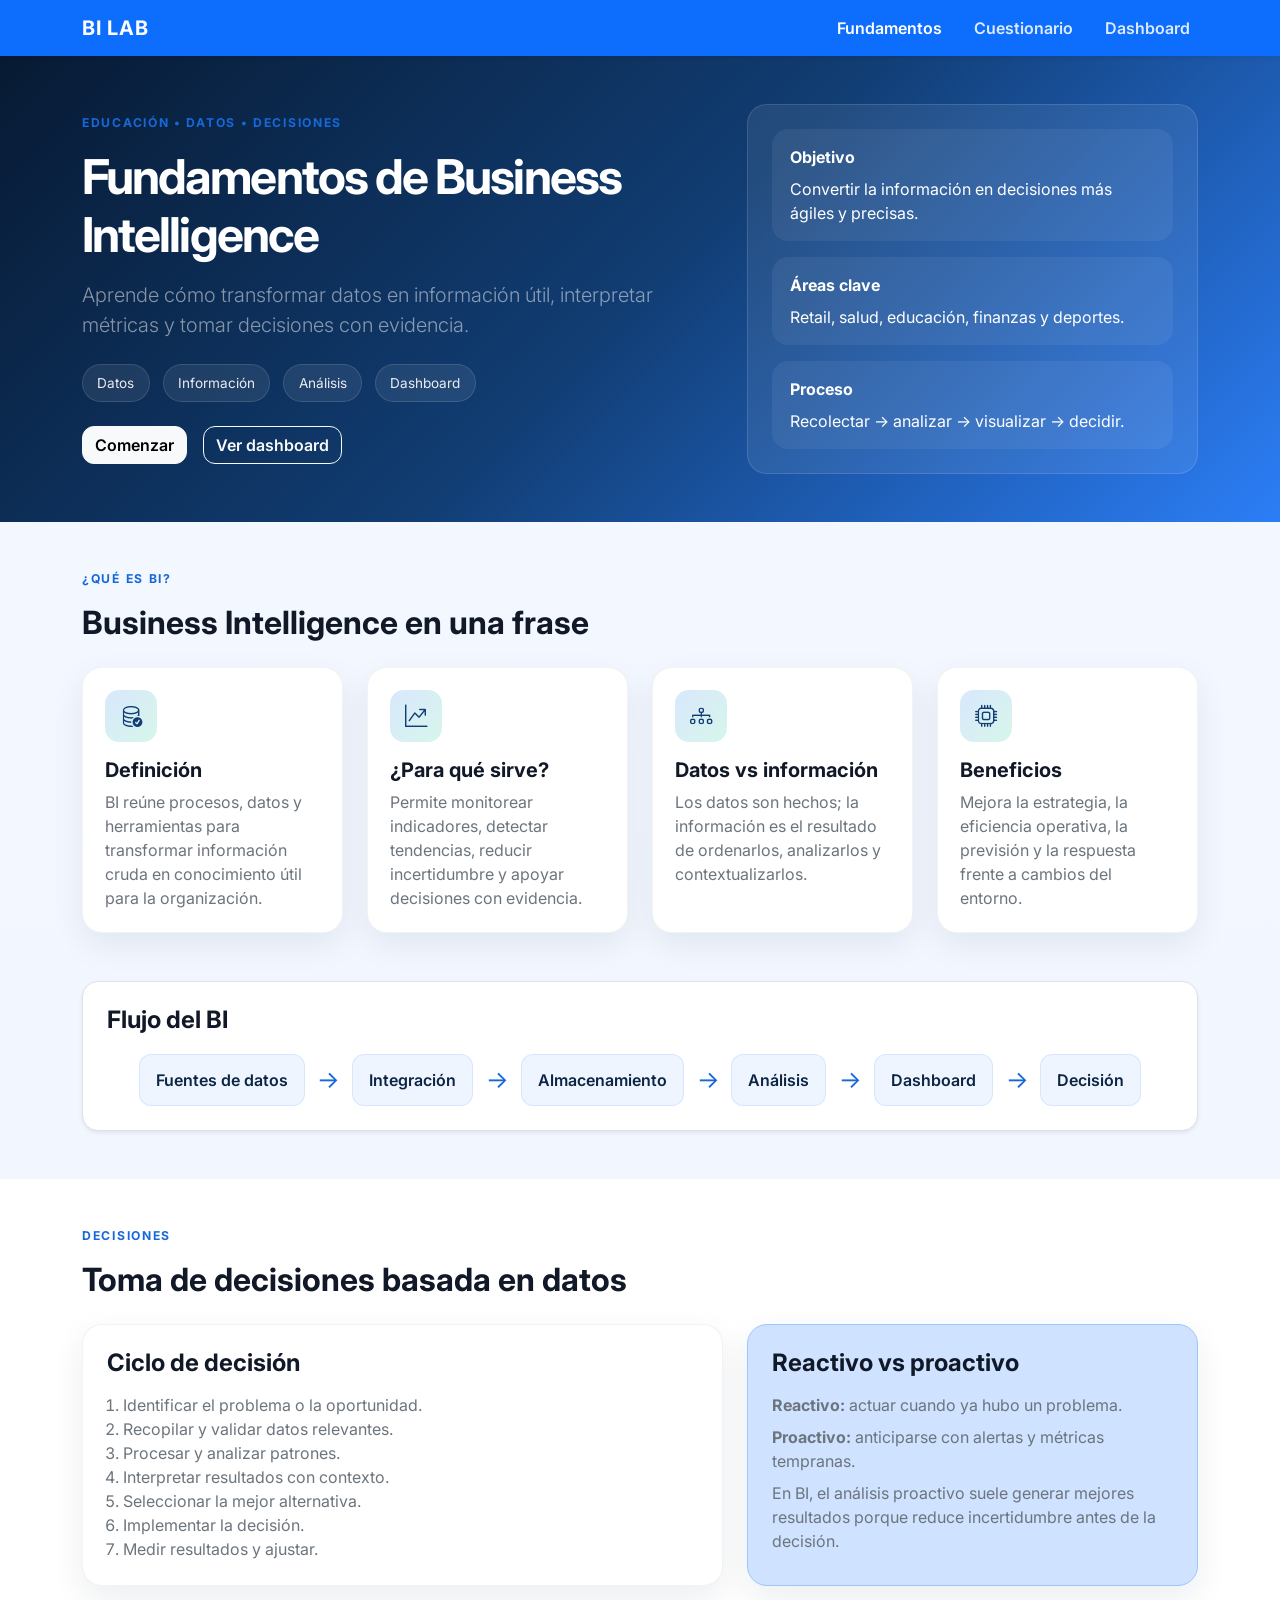
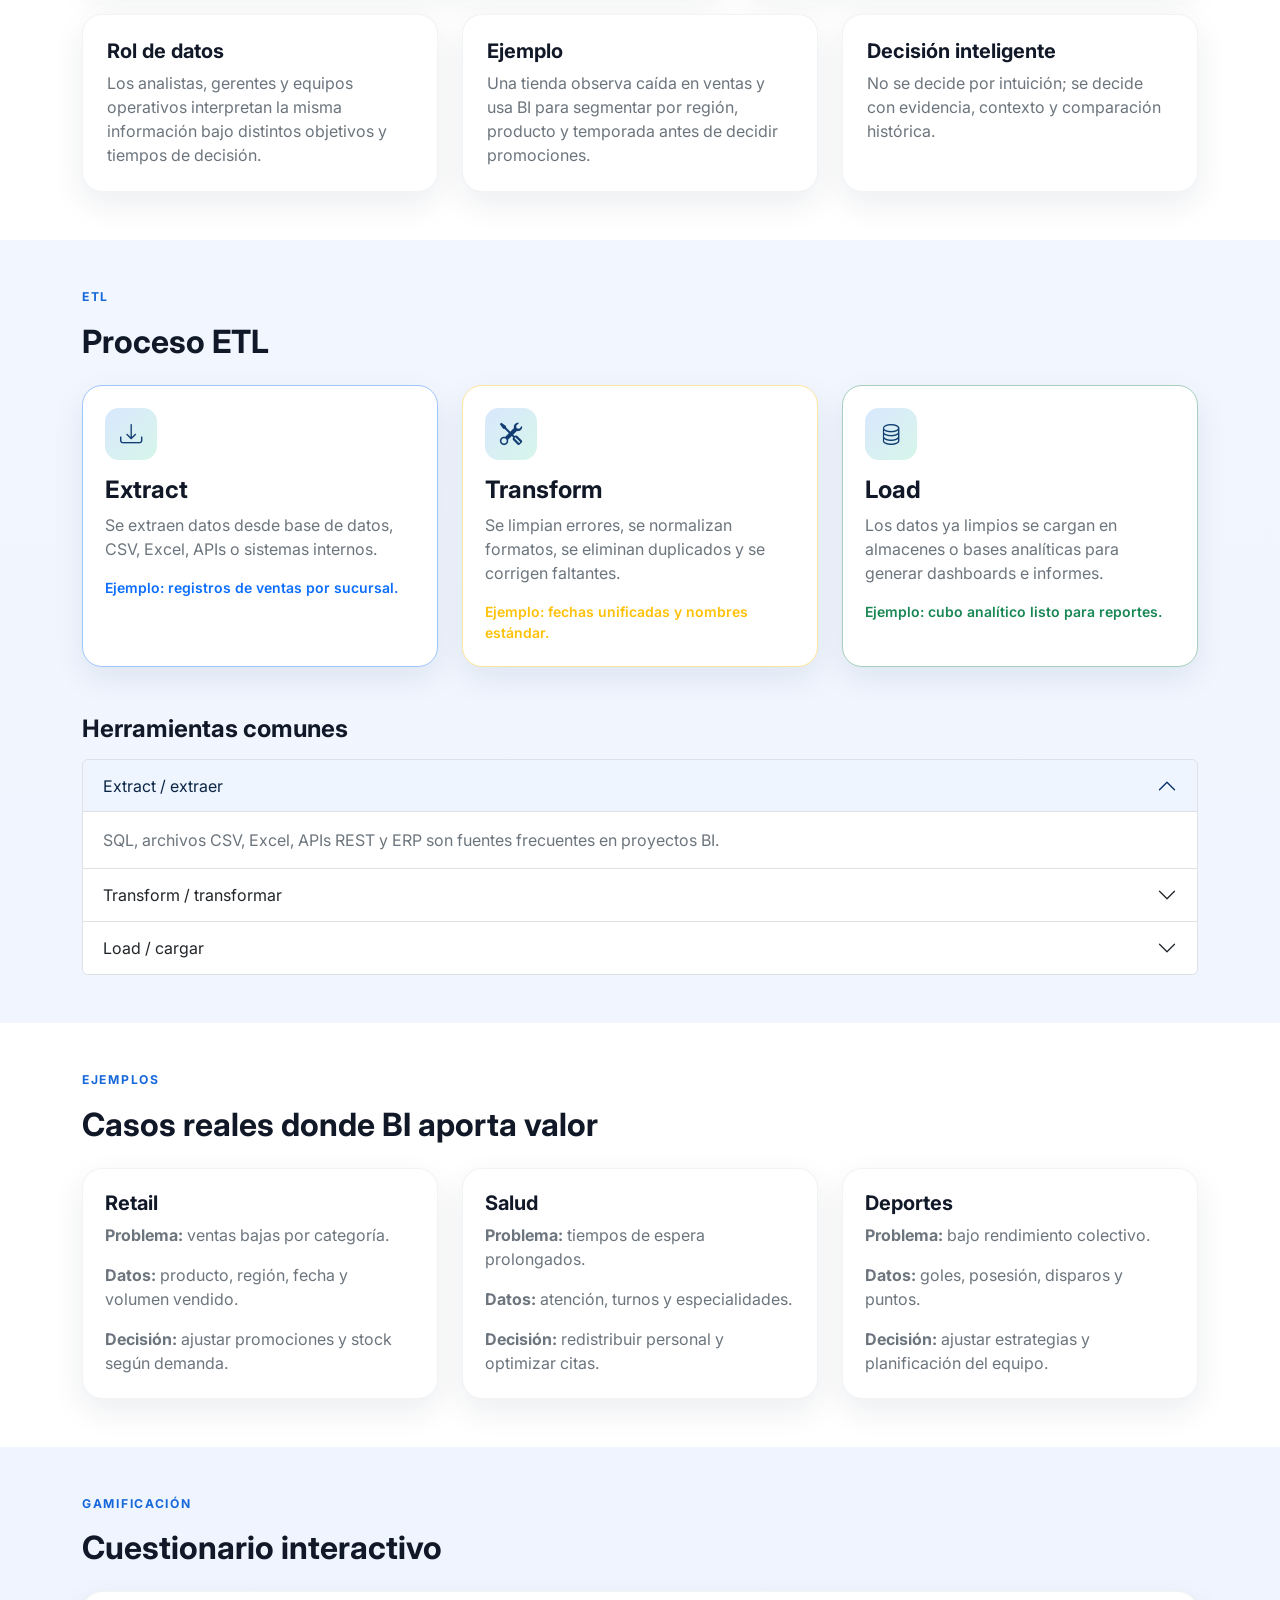
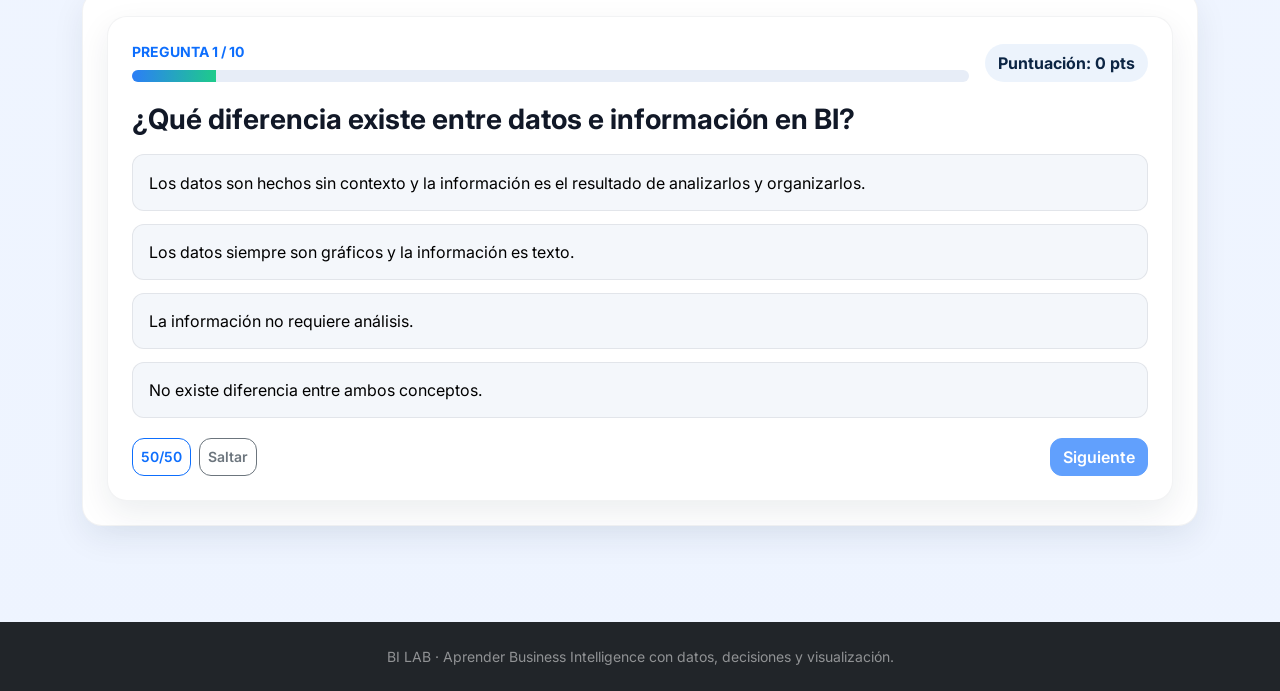
==== index.html @ 2759813f "vercion 1" ====
<!DOCTYPE html>
<html lang="es">
  <head>
    <meta charset="UTF-8" />
    <meta name="viewport" content="width=device-width, initial-scale=1.0" />
    <meta name="description" content="Material educativo sobre Business Intelligence, ETL, decisiones basadas en datos y dashboard deportivo." />
    <title>BI LAB | Fundamentos de Business Intelligence</title>
    <link rel="preconnect" href="https://fonts.googleapis.com" />
    <link rel="preconnect" href="https://fonts.gstatic.com" crossorigin />
    <link href="https://fonts.googleapis.com/css2?family=Inter:wght@400;500;600;700;800&display=swap" rel="stylesheet" />
    <link href="https://cdn.jsdelivr.net/npm/bootstrap@5.3.3/dist/css/bootstrap.min.css" rel="stylesheet" />
    <link href="https://cdn.jsdelivr.net/npm/bootstrap-icons@1.11.3/font/bootstrap-icons.min.css" rel="stylesheet" />
    <link rel="stylesheet" href="css/styles.css" />
    <link rel="stylesheet" href="css/index.css" />
  </head>
  <body>
    <nav class="navbar navbar-expand-lg navbar-dark bg-primary sticky-top shadow-sm">
      <div class="container">
        <a class="navbar-brand fw-bold" href="index.html">BI LAB</a>
        <button class="navbar-toggler" type="button" data-bs-toggle="collapse" data-bs-target="#mainNav" aria-controls="mainNav" aria-expanded="false" aria-label="Abrir menú">
          <span class="navbar-toggler-icon"></span>
        </button>
        <div class="collapse navbar-collapse" id="mainNav">
          <ul class="navbar-nav ms-auto align-items-lg-center gap-lg-3">
            <li class="nav-item"><a class="nav-link active" href="#bi-section">Fundamentos</a></li>
            <li class="nav-item"><a class="nav-link" href="#quiz-section">Cuestionario</a></li>
            <li class="nav-item"><a class="nav-link" href="dashboard.html">Dashboard</a></li>
          </ul>
        </div>
      </div>
    </nav>

    <header class="hero-section">
      <div class="container">
        <div class="row align-items-center g-4">
          <div class="col-lg-7 hero-content">
            <p class="section-label">Educación • Datos • Decisiones</p>
            <h1 class="display-5 fw-bold">Fundamentos de Business Intelligence</h1>
            <p class="lead mt-3 text-white-50">
              Aprende cómo transformar datos en información útil, interpretar métricas y tomar decisiones con evidencia.
            </p>
            <div class="hero-badges mt-4">
              <span>Datos</span>
              <span>Información</span>
              <span>Análisis</span>
              <span>Dashboard</span>
            </div>
            <div class="mt-4 d-flex flex-wrap gap-3">
              <a href="#bi-section" class="btn btn-light fw-semibold">Comenzar</a>
              <a href="dashboard.html" class="btn btn-outline-light fw-semibold">Ver dashboard</a>
            </div>
          </div>
          <div class="col-lg-5">
            <div class="hero-panel">
              <div class="info-box">
                <strong>Objetivo</strong>
                <p class="mb-0 mt-2">Convertir la información en decisiones más ágiles y precisas.</p>
              </div>
              <div class="info-box">
                <strong>Áreas clave</strong>
                <p class="mb-0 mt-2">Retail, salud, educación, finanzas y deportes.</p>
              </div>
              <div class="info-box">
                <strong>Proceso</strong>
                <p class="mb-0 mt-2">Recolectar → analizar → visualizar → decidir.</p>
              </div>
            </div>
          </div>
        </div>
      </div>
    </header>

    <main>
      <section id="bi-section" class="py-5">
        <div class="container">
          <div class="mb-4">
            <p class="section-label">¿Qué es BI?</p>
            <h2 class="fw-bold">Business Intelligence en una frase</h2>
          </div>

          <div class="row g-4">
            <div class="col-md-6 col-xl-3">
              <article class="feature-card h-100">
                <div class="icon-wrap"><i class="bi bi-database-check"></i></div>
                <h3 class="h5 fw-bold">Definición</h3>
                <p class="text-secondary mb-0">BI reúne procesos, datos y herramientas para transformar información cruda en conocimiento útil para la organización.</p>
              </article>
            </div>
            <div class="col-md-6 col-xl-3">
              <article class="feature-card h-100">
                <div class="icon-wrap"><i class="bi bi-graph-up-arrow"></i></div>
                <h3 class="h5 fw-bold">¿Para qué sirve?</h3>
                <p class="text-secondary mb-0">Permite monitorear indicadores, detectar tendencias, reducir incertidumbre y apoyar decisiones con evidencia.</p>
              </article>
            </div>
            <div class="col-md-6 col-xl-3">
              <article class="feature-card h-100">
                <div class="icon-wrap"><i class="bi bi-diagram-3"></i></div>
                <h3 class="h5 fw-bold">Datos vs información</h3>
                <p class="text-secondary mb-0">Los datos son hechos; la información es el resultado de ordenarlos, analizarlos y contextualizarlos.</p>
              </article>
            </div>
            <div class="col-md-6 col-xl-3">
              <article class="feature-card h-100">
                <div class="icon-wrap"><i class="bi bi-cpu"></i></div>
                <h3 class="h5 fw-bold">Beneficios</h3>
                <p class="text-secondary mb-0">Mejora la estrategia, la eficiencia operativa, la previsión y la respuesta frente a cambios del entorno.</p>
              </article>
            </div>
          </div>

          <div class="mt-5 p-4 bg-white rounded-4 shadow-sm border">
            <h3 class="h4 fw-bold mb-3">Flujo del BI</h3>
            <div class="step-flow" aria-label="Flujo de Business Intelligence">
              <span class="step">Fuentes de datos</span>
              <span class="arrow">→</span>
              <span class="step">Integración</span>
              <span class="arrow">→</span>
              <span class="step">Almacenamiento</span>
              <span class="arrow">→</span>
              <span class="step">Análisis</span>
              <span class="arrow">→</span>
              <span class="step">Dashboard</span>
              <span class="arrow">→</span>
              <span class="step">Decisión</span>
            </div>
          </div>
        </div>
      </section>

      <section class="py-5 bg-white">
        <div class="container">
          <div class="mb-4">
            <p class="section-label">Decisiones</p>
            <h2 class="fw-bold">Toma de decisiones basada en datos</h2>
          </div>

          <div class="row g-4 align-items-stretch">
            <div class="col-lg-7">
              <div class="feature-card p-4 h-100">
                <h3 class="h4 fw-bold mb-3">Ciclo de decisión</h3>
                <ol class="mb-0 ps-3 text-secondary">
                  <li>Identificar el problema o la oportunidad.</li>
                  <li>Recopilar y validar datos relevantes.</li>
                  <li>Procesar y analizar patrones.</li>
                  <li>Interpretar resultados con contexto.</li>
                  <li>Seleccionar la mejor alternativa.</li>
                  <li>Implementar la decisión.</li>
                  <li>Medir resultados y ajustar.</li>
                </ol>
              </div>
            </div>
            <div class="col-lg-5">
              <div class="feature-card p-4 h-100 bg-primary-subtle border-primary-subtle">
                <h3 class="h4 fw-bold mb-3">Reactivo vs proactivo</h3>
                <p class="text-secondary mb-2"><strong>Reactivo:</strong> actuar cuando ya hubo un problema.</p>
                <p class="text-secondary mb-2"><strong>Proactivo:</strong> anticiparse con alertas y métricas tempranas.</p>
                <p class="text-secondary mb-0">En BI, el análisis proactivo suele generar mejores resultados porque reduce incertidumbre antes de la decisión.</p>
              </div>
            </div>
          </div>

          <div class="row g-4 mt-1">
            <div class="col-md-4">
              <div class="feature-card h-100 p-4">
                <h3 class="h5 fw-bold">Rol de datos</h3>
                <p class="text-secondary mb-0">Los analistas, gerentes y equipos operativos interpretan la misma información bajo distintos objetivos y tiempos de decisión.</p>
              </div>
            </div>
            <div class="col-md-4">
              <div class="feature-card h-100 p-4">
                <h3 class="h5 fw-bold">Ejemplo</h3>
                <p class="text-secondary mb-0">Una tienda observa caída en ventas y usa BI para segmentar por región, producto y temporada antes de decidir promociones.</p>
              </div>
            </div>
            <div class="col-md-4">
              <div class="feature-card h-100 p-4">
                <h3 class="h5 fw-bold">Decisión inteligente</h3>
                <p class="text-secondary mb-0">No se decide por intuición; se decide con evidencia, contexto y comparación histórica.</p>
              </div>
            </div>
          </div>
        </div>
      </section>

      <section class="py-5">
        <div class="container">
          <div class="mb-4">
            <p class="section-label">ETL</p>
            <h2 class="fw-bold">Proceso ETL</h2>
          </div>

          <div class="row g-4">
            <div class="col-md-4">
              <article class="etl-card border-primary-subtle">
                <div class="icon-wrap"><i class="bi bi-download"></i></div>
                <h3 class="h4 fw-bold">Extract</h3>
                <p class="text-secondary">Se extraen datos desde base de datos, CSV, Excel, APIs o sistemas internos.</p>
                <div class="small text-primary fw-semibold">Ejemplo: registros de ventas por sucursal.</div>
              </article>
            </div>
            <div class="col-md-4">
              <article class="etl-card border-warning-subtle">
                <div class="icon-wrap"><i class="bi bi-tools"></i></div>
                <h3 class="h4 fw-bold">Transform</h3>
                <p class="text-secondary">Se limpian errores, se normalizan formatos, se eliminan duplicados y se corrigen faltantes.</p>
                <div class="small text-warning fw-semibold">Ejemplo: fechas unificadas y nombres estándar.</div>
              </article>
            </div>
            <div class="col-md-4">
              <article class="etl-card border-success-subtle">
                <div class="icon-wrap"><i class="bi bi-database"></i></div>
                <h3 class="h4 fw-bold">Load</h3>
                <p class="text-secondary">Los datos ya limpios se cargan en almacenes o bases analíticas para generar dashboards e informes.</p>
                <div class="small text-success fw-semibold">Ejemplo: cubo analítico listo para reportes.</div>
              </article>
            </div>
          </div>

          <div class="mt-5">
            <h3 class="h4 fw-bold mb-3">Herramientas comunes</h3>
            <div class="accordion" id="etlAccordion">
              <div class="accordion-item">
                <h2 class="accordion-header" id="headingOne">
                  <button class="accordion-button" type="button" data-bs-toggle="collapse" data-bs-target="#collapseOne" aria-expanded="true" aria-controls="collapseOne">
                    Extract / extraer
                  </button>
                </h2>
                <div id="collapseOne" class="accordion-collapse collapse show" aria-labelledby="headingOne" data-bs-parent="#etlAccordion">
                  <div class="accordion-body text-secondary">
                    SQL, archivos CSV, Excel, APIs REST y ERP son fuentes frecuentes en proyectos BI.
                  </div>
                </div>
              </div>
              <div class="accordion-item">
                <h2 class="accordion-header" id="headingTwo">
                  <button class="accordion-button collapsed" type="button" data-bs-toggle="collapse" data-bs-target="#collapseTwo" aria-expanded="false" aria-controls="collapseTwo">
                    Transform / transformar
                  </button>
                </h2>
                <div id="collapseTwo" class="accordion-collapse collapse" aria-labelledby="headingTwo" data-bs-parent="#etlAccordion">
                  <div class="accordion-body text-secondary">
                    El objetivo es garantizar calidad de datos: eliminar duplicados, corregir valores nulos y normalizar categorías.
                  </div>
                </div>
              </div>
              <div class="accordion-item">
                <h2 class="accordion-header" id="headingThree">
                  <button class="accordion-button collapsed" type="button" data-bs-toggle="collapse" data-bs-target="#collapseThree" aria-expanded="false" aria-controls="collapseThree">
                    Load / cargar
                  </button>
                </h2>
                <div id="collapseThree" class="accordion-collapse collapse" aria-labelledby="headingThree" data-bs-parent="#etlAccordion">
                  <div class="accordion-body text-secondary">
                    Una vez limpios, los datos pasan a un data warehouse o modelo analítico listo para reportes y dashboards.
                  </div>
                </div>
              </div>
            </div>
          </div>
        </div>
      </section>

      <section class="py-5 bg-white">
        <div class="container">
          <div class="mb-4">
            <p class="section-label">Ejemplos</p>
            <h2 class="fw-bold">Casos reales donde BI aporta valor</h2>
          </div>

          <div class="row g-4">
            <div class="col-md-6 col-xl-4">
              <article class="case-card h-100">
                <h3 class="h5 fw-bold">Retail</h3>
                <p class="text-secondary"><strong>Problema:</strong> ventas bajas por categoría.</p>
                <p class="text-secondary"><strong>Datos:</strong> producto, región, fecha y volumen vendido.</p>
                <p class="text-secondary mb-0"><strong>Decisión:</strong> ajustar promociones y stock según demanda.</p>
              </article>
            </div>
            <div class="col-md-6 col-xl-4">
              <article class="case-card h-100">
                <h3 class="h5 fw-bold">Salud</h3>
                <p class="text-secondary"><strong>Problema:</strong> tiempos de espera prolongados.</p>
                <p class="text-secondary"><strong>Datos:</strong> atención, turnos y especialidades.</p>
                <p class="text-secondary mb-0"><strong>Decisión:</strong> redistribuir personal y optimizar citas.</p>
              </article>
            </div>
            <div class="col-md-6 col-xl-4">
              <article class="case-card h-100">
                <h3 class="h5 fw-bold">Deportes</h3>
                <p class="text-secondary"><strong>Problema:</strong> bajo rendimiento colectivo.</p>
                <p class="text-secondary"><strong>Datos:</strong> goles, posesión, disparos y puntos.</p>
                <p class="text-secondary mb-0"><strong>Decisión:</strong> ajustar estrategias y planificación del equipo.</p>
              </article>
            </div>
          </div>
        </div>
      </section>

      <section id="quiz-section" class="py-5">
        <div class="container">
          <div class="mb-4">
            <p class="section-label">Gamificación</p>
            <h2 class="fw-bold">Cuestionario interactivo</h2>
          </div>
          <div id="quizContainer" class="quiz-shell"></div>
        </div>
      </section>
    </main>

    <footer class="bg-dark text-white py-4 mt-5">
      <div class="container text-center small text-white-50">
        BI LAB · Aprender Business Intelligence con datos, decisiones y visualización.
      </div>
    </footer>

    <script src="https://cdn.jsdelivr.net/npm/bootstrap@5.3.3/dist/js/bootstrap.bundle.min.js"></script>
    <script src="js/quiz.js"></script>
    <script src="js/main.js"></script>
  </body>
</html>
---- css/styles.css ----
:root {
  --primary-900: #071a33;
  --primary-800: #0c2544;
  --primary-700: #113d73;
  --primary-600: #1768d9;
  --primary-500: #2c7ef7;
  --accent: #1ecb8a;
  --warning: #f5b700;
  --danger: #ef476f;
  --neutral-100: #f4f7fb;
  --neutral-200: #e7edf7;
  --neutral-300: #d9e3f0;
  --neutral-600: #5b6d89;
  --neutral-900: #111827;
  --white: #ffffff;
  --shadow-soft: 0 12px 32px rgba(19, 35, 63, 0.08);
  --radius: 18px;
}

html {
  scroll-behavior: smooth;
}

body {
  margin: 0;
  font-family: "Inter", sans-serif;
  background: linear-gradient(180deg, #f4f8ff 0%, #eef4ff 100%);
  color: var(--neutral-900);
}

img {
  max-width: 100%;
  display: block;
}

a {
  text-decoration: none;
}

.btn {
  border-radius: 12px;
  font-weight: 600;
}

.navbar-brand {
  letter-spacing: 0.04em;
}

.navbar-nav .nav-link {
  color: rgba(255, 255, 255, 0.86);
  font-weight: 600;
}

.navbar-nav .nav-link.active,
.navbar-nav .nav-link:hover {
  color: #fff;
}

.card,
.panel-card,
.stat-card,
.quiz-shell,
.feature-card,
.etl-card,
.case-card {
  border: 1px solid rgba(17, 24, 39, 0.05);
  border-radius: 20px;
  background: var(--white);
  box-shadow: var(--shadow-soft);
}

@media (max-width: 576px) {
  .display-5 {
    font-size: 2.2rem;
  }
}
---- css/index.css ----
.hero-section {
  background: linear-gradient(135deg, var(--primary-900) 0%, var(--primary-700) 50%, var(--primary-500) 100%);
  color: var(--white);
  padding-top: 3rem;
  padding-bottom: 3rem;
}

.hero-content h1 {
  font-weight: 800;
  letter-spacing: -0.04em;
}

.hero-badges {
  display: flex;
  flex-wrap: wrap;
  gap: 0.8rem;
}

.hero-badges span {
  background: rgba(255, 255, 255, 0.08);
  border: 1px solid rgba(255, 255, 255, 0.12);
  border-radius: 999px;
  padding: 0.5rem 0.9rem;
  font-size: 0.85rem;
  color: rgba(255, 255, 255, 0.9);
}

.hero-panel {
  background: rgba(255, 255, 255, 0.08);
  border: 1px solid rgba(255, 255, 255, 0.12);
  border-radius: 20px;
  padding: 1.5rem;
}

.hero-panel .info-box {
  background: rgba(255, 255, 255, 0.06);
  border-radius: 16px;
  padding: 1rem 1.1rem;
  margin-bottom: 1rem;
}

.hero-panel .info-box:last-child {
  margin-bottom: 0;
}

.section-label {
  color: var(--primary-600);
  font-size: 0.76rem;
  letter-spacing: 0.14em;
  text-transform: uppercase;
  font-weight: 700;
}

.feature-card, .case-card, .etl-card {
  padding: 1.4rem;
  height: 100%;
}

.icon-wrap {
  width: 52px;
  height: 52px;
  border-radius: 14px;
  background: linear-gradient(135deg, rgba(44, 126, 247, 0.18), rgba(30, 203, 138, 0.18));
  display: grid;
  place-items: center;
  color: var(--primary-700);
  font-size: 1.4rem;
  margin-bottom: 1rem;
}

.step-flow {
  display: flex;
  flex-wrap: wrap;
  gap: 0.8rem;
  align-items: center;
  justify-content: center;
  margin-top: 1.2rem;
}

.step {
  background: rgba(44, 126, 247, 0.08);
  border: 1px solid rgba(44, 126, 247, 0.12);
  border-radius: 12px;
  padding: 0.8rem 1rem;
  font-weight: 600;
  color: var(--primary-800);
}

.arrow {
  font-size: 1.5rem;
  color: var(--primary-600);
}

.accordion-button:not(.collapsed) {
  background: rgba(44, 126, 247, 0.08);
  color: var(--primary-800);
}

.quiz-shell {
  padding: 1.5rem;
}

.quiz-header {
  display: flex;
  justify-content: space-between;
  gap: 1rem;
  align-items: end;
  margin-bottom: 1.3rem;
}

.progress {
  height: 12px;
  background: var(--neutral-200);
}

.progress-bar {
  background: linear-gradient(90deg, var(--primary-500), var(--accent));
}

.answer-list {
  display: grid;
  gap: 0.8rem;
  list-style: none;
  padding-left: 0;
  margin: 1.1rem 0 0;
}

.answer-option {
  width: 100%;
  border: 1px solid rgba(17, 24, 39, 0.08);
  background: var(--neutral-100);
  border-radius: 12px;
  padding: 0.95rem 1rem;
  text-align: left;
  transition: all 0.2s ease;
}

.answer-option:hover,
.answer-option:focus-visible {
  border-color: rgba(44, 126, 247, 0.6);
  background: rgba(44, 126, 247, 0.04);
  outline: none;
}

.answer-option.selected {
  border-color: var(--primary-600);
  background: rgba(44, 126, 247, 0.08);
}

.answer-option.correct {
  border-color: rgba(30, 203, 138, 0.8);
  background: rgba(30, 203, 138, 0.08);
}

.answer-option.incorrect {
  border-color: rgba(239, 71, 111, 0.8);
  background: rgba(239, 71, 111, 0.08);
}

.quiz-feedback {
  padding: 0.9rem 1rem;
  border-radius: 12px;
  margin-top: 1rem;
  background: rgba(44, 126, 247, 0.06);
  border: 1px solid rgba(44, 126, 247, 0.12);
}

.quiz-feedback.success {
  background: rgba(30, 203, 138, 0.08);
  border-color: rgba(30, 203, 138, 0.22);
}

.quiz-feedback.error {
  background: rgba(239, 71, 111, 0.06);
  border-color: rgba(239, 71, 111, 0.22);
}

.quiz-score {
  display: inline-flex;
  align-items: center;
  border-radius: 999px;
  background: rgba(23, 104, 217, 0.08);
  color: var(--primary-800);
  padding: 0.45rem 0.8rem;
  font-weight: 700;
}

.quiz-actions {
  display: flex;
  justify-content: space-between;
  gap: 1rem;
  margin-top: 1.2rem;
}

.quiz-result {
  margin-top: 1.25rem;
  background: linear-gradient(135deg, var(--primary-900), var(--primary-700));
  color: white;
  border-radius: 18px;
  padding: 1.4rem;
}

.badge-row {
  display: flex;
  flex-wrap: wrap;
  gap: 0.5rem;
}

.medal {
  display: inline-block;
  background: rgba(255, 255, 255, 0.1);
  border: 1px solid rgba(255, 255, 255, 0.12);
  padding: 0.4rem 0.9rem;
  border-radius: 999px;
  font-size: 0.8rem;
}

@media (max-width: 768px) {
  .quiz-header,
  .quiz-actions {
    flex-direction: column;
    align-items: stretch;
  }
}
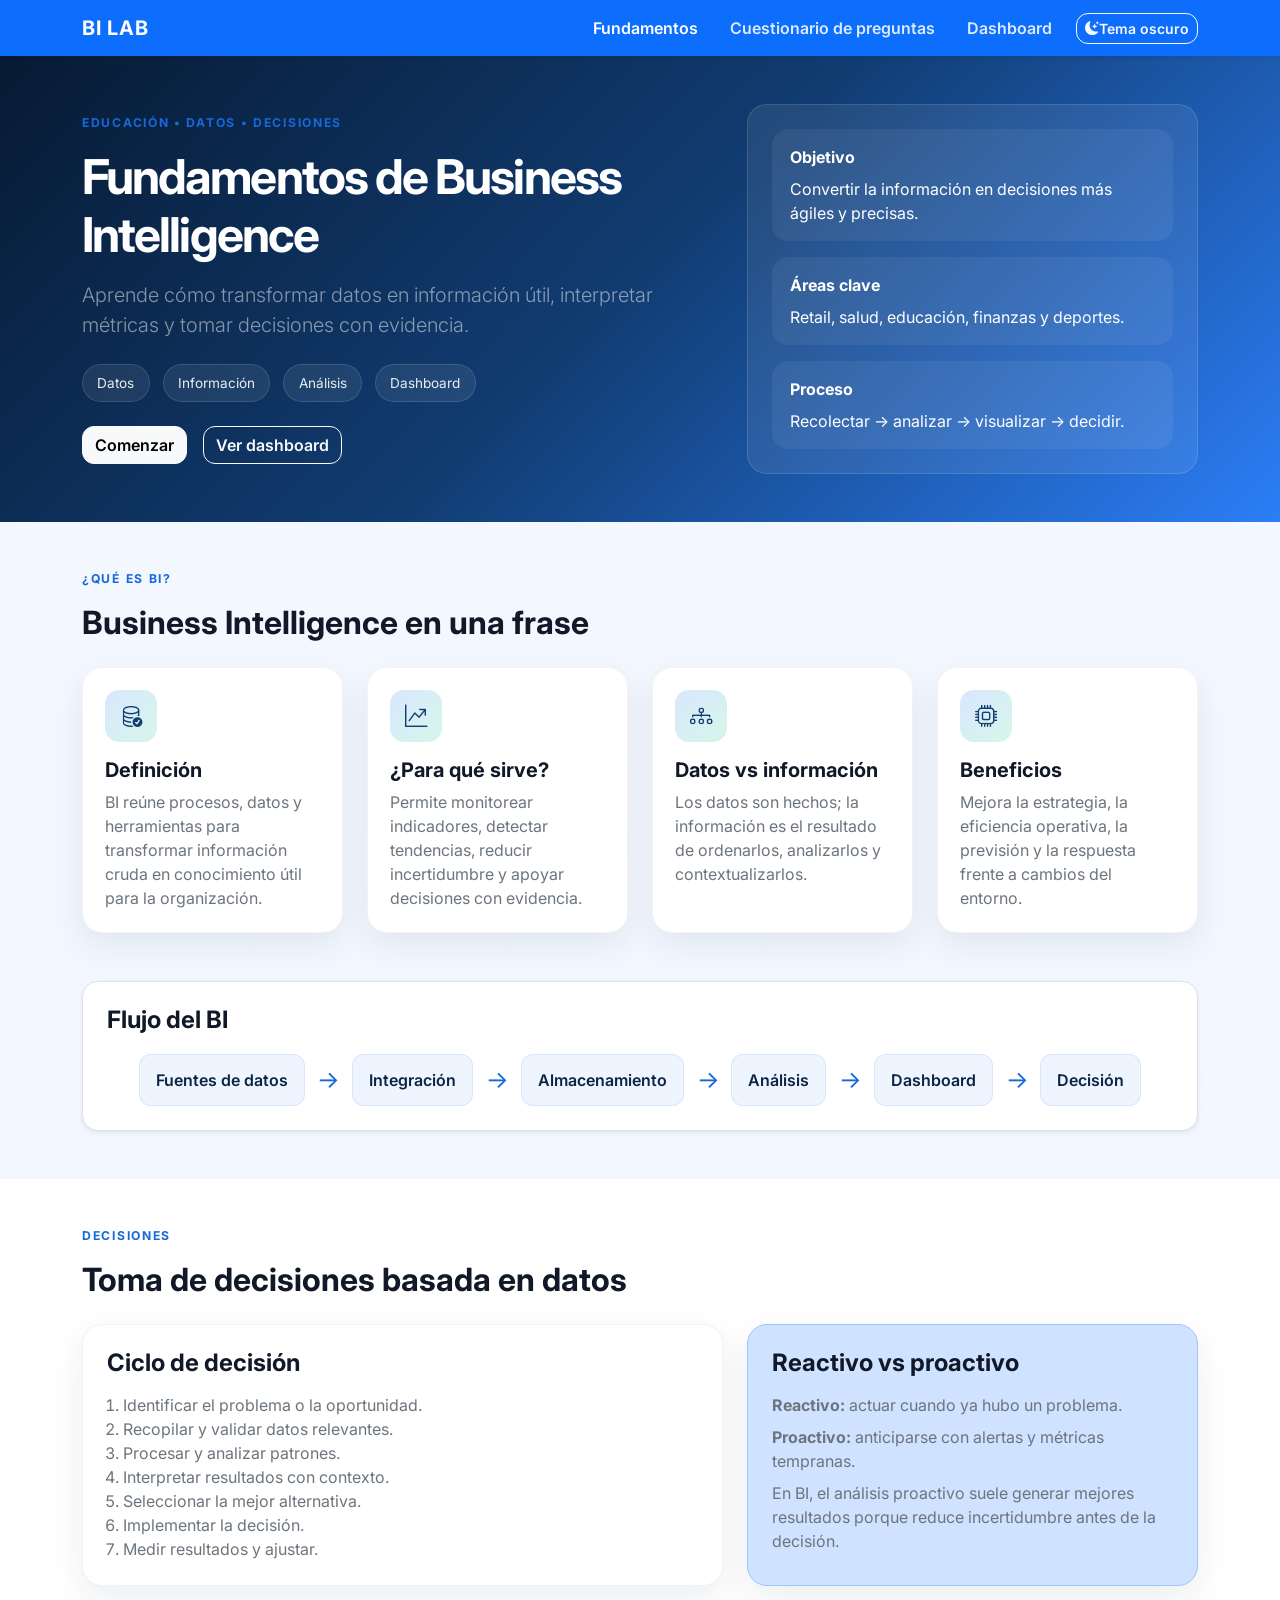
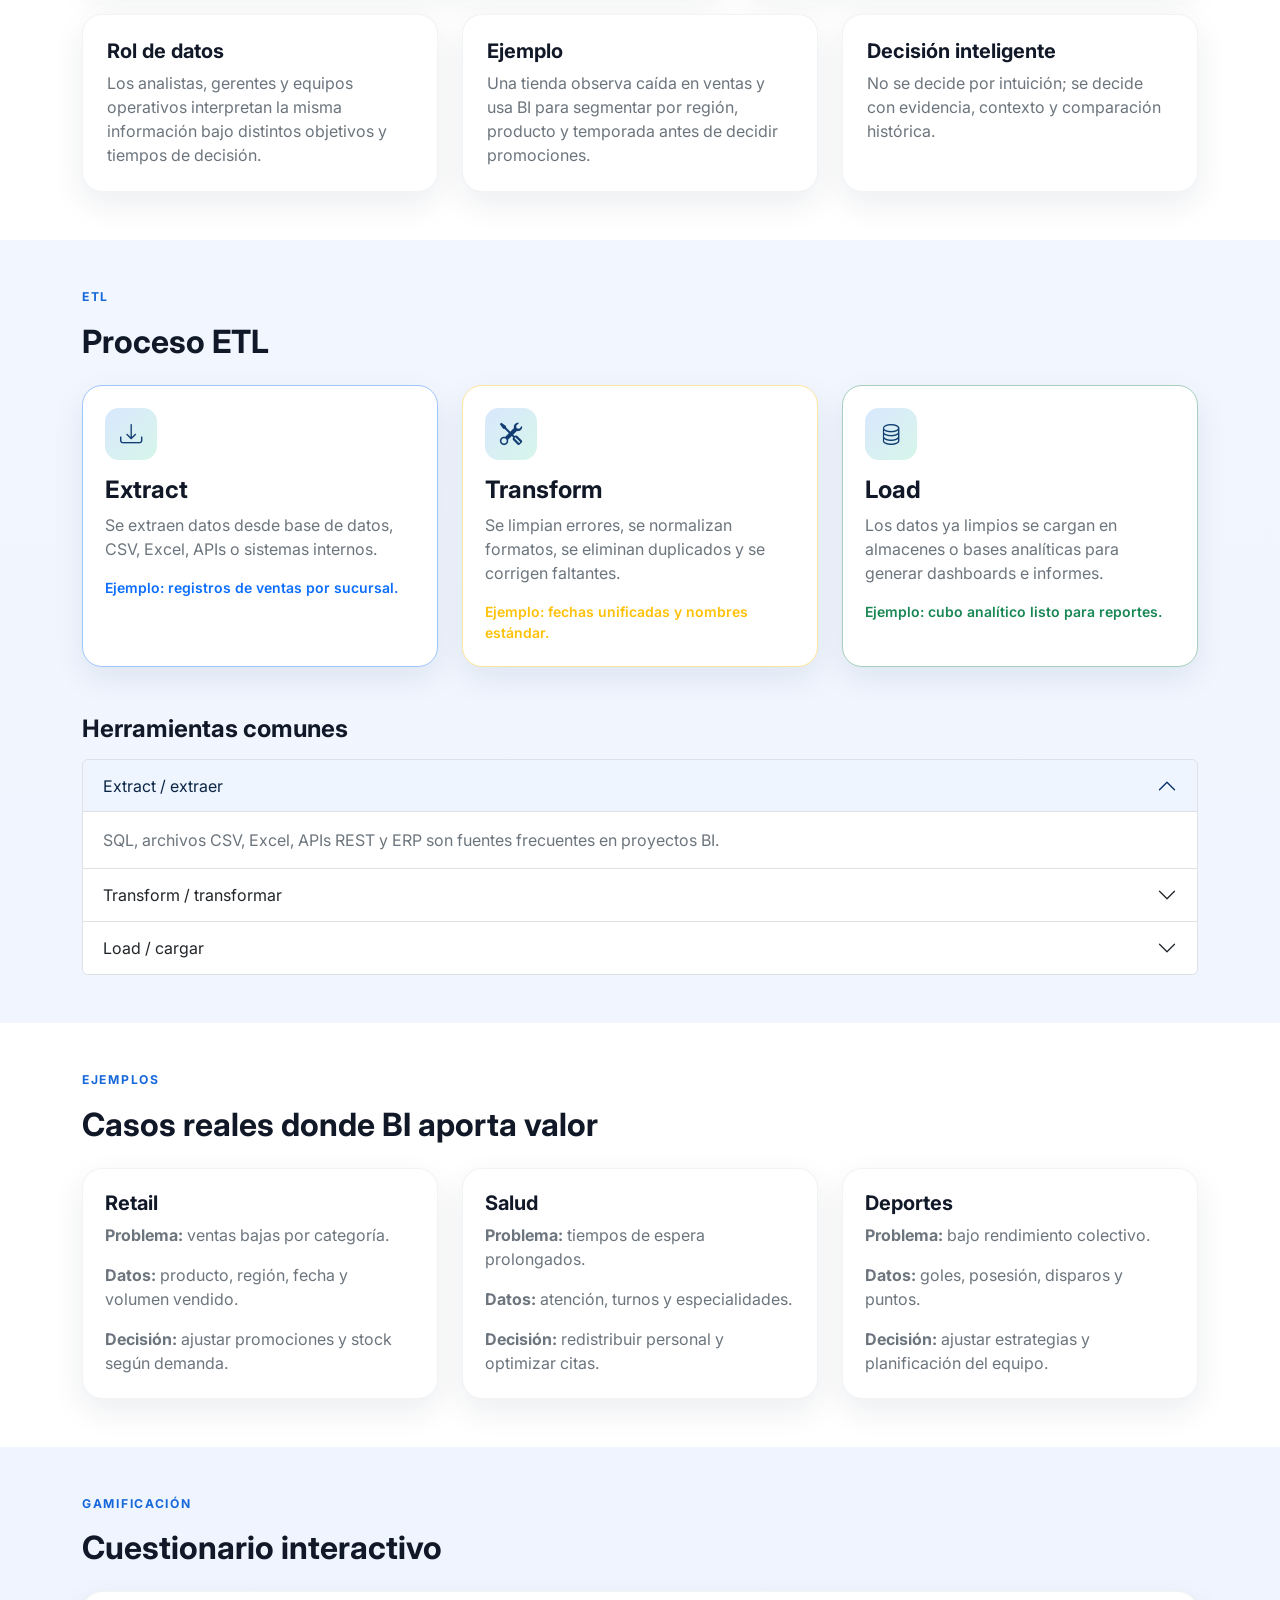
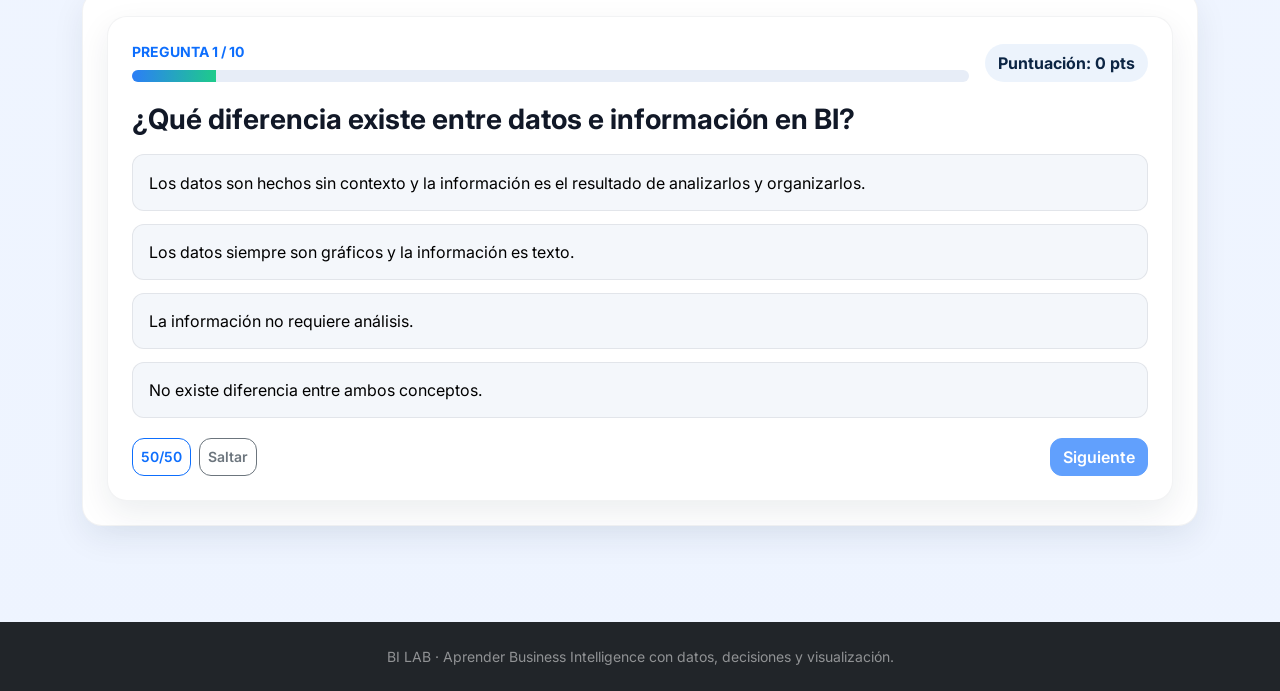
==== commit 1ae1937f: "poniendo un boton de cambio de tema" ====
--- a/index.html
+++ b/index.html
@@ -23,8 +23,14 @@
         <div class="collapse navbar-collapse" id="mainNav">
           <ul class="navbar-nav ms-auto align-items-lg-center gap-lg-3">
             <li class="nav-item"><a class="nav-link active" href="#bi-section">Fundamentos</a></li>
-            <li class="nav-item"><a class="nav-link" href="#quiz-section">Cuestionario</a></li>
+            <li class="nav-item"><a class="nav-link" href="#quiz-section">Cuestionario de preguntas</a></li>
             <li class="nav-item"><a class="nav-link" href="dashboard.html">Dashboard</a></li>
+            <li class="nav-item">
+              <button id="themeToggle" class="btn btn-outline-light btn-sm" type="button" aria-label="Cambiar a tema oscuro">
+                <i class="bi bi-moon-stars-fill" aria-hidden="true"></i>
+                <span>Tema oscuro</span>
+              </button>
+            </li>
           </ul>
         </div>
       </div>
--- a/css/styles.css
+++ b/css/styles.css
@@ -13,6 +13,8 @@
   --neutral-600: #5b6d89;
   --neutral-900: #111827;
   --white: #ffffff;
+  --page-bg: #f4f8ff;
+  --body-text: #111827;
   --shadow-soft: 0 12px 32px rgba(19, 35, 63, 0.08);
   --radius: 18px;
 }
@@ -24,8 +26,8 @@
 body {
   margin: 0;
   font-family: "Inter", sans-serif;
-  background: linear-gradient(180deg, #f4f8ff 0%, #eef4ff 100%);
-  color: var(--neutral-900);
+  background: linear-gradient(180deg, var(--page-bg) 0%, #eef4ff 100%);
+  color: var(--body-text);
 }
 
 img {
@@ -69,6 +71,103 @@
   box-shadow: var(--shadow-soft);
 }
 
+body[data-theme="dark"] {
+  --neutral-100: #202d3e;
+  --neutral-200: #344256;
+  --neutral-300: #43536a;
+  --neutral-600: #b2bfd0;
+  --neutral-900: #edf2f8;
+  --white: #172334;
+  --page-bg: #101a28;
+  --body-text: #edf2f8;
+  --shadow-soft: 0 12px 32px rgba(0, 0, 0, 0.2);
+  background: linear-gradient(180deg, #101a28 0%, #152235 100%);
+  color: var(--body-text);
+}
+
+body[data-theme="dark"] .bg-white,
+body[data-theme="dark"] .accordion-item,
+body[data-theme="dark"] .accordion-button,
+body[data-theme="dark"] .accordion-body {
+  background-color: var(--white) !important;
+  color: var(--body-text);
+}
+
+body[data-theme="dark"] .bg-primary-subtle {
+  background-color: #1c3550 !important;
+}
+
+body[data-theme="dark"] .text-secondary,
+body[data-theme="dark"] .text-dark {
+  color: #b8c5d6 !important;
+}
+
+body[data-theme="dark"] .text-primary {
+  color: #78adff !important;
+}
+
+body[data-theme="dark"] .border,
+body[data-theme="dark"] .border-primary-subtle,
+body[data-theme="dark"] .border-warning-subtle,
+body[data-theme="dark"] .border-success-subtle {
+  border-color: #3a4b61 !important;
+}
+
+body[data-theme="dark"] .form-select,
+body[data-theme="dark"] .form-control {
+  background-color: #202d3e;
+  border-color: #43536a;
+  color: var(--body-text);
+}
+
+body[data-theme="dark"] .table {
+  --bs-table-color: var(--body-text);
+  --bs-table-bg: var(--white);
+  --bs-table-hover-color: var(--body-text);
+  --bs-table-hover-bg: #223247;
+  border-color: #3a4b61;
+}
+
+body[data-theme="dark"] .table thead th {
+  background: #202d3e;
+  color: #dce8f7;
+}
+
+body[data-theme="dark"] .quiz-shell,
+body[data-theme="dark"] .feature-card,
+body[data-theme="dark"] .etl-card,
+body[data-theme="dark"] .case-card,
+body[data-theme="dark"] .panel-card,
+body[data-theme="dark"] .stat-card,
+body[data-theme="dark"] .card {
+  border-color: #2e3d51;
+}
+
+body[data-theme="dark"] .panel-header h2,
+body[data-theme="dark"] .stat-card strong,
+body[data-theme="dark"] .step {
+  color: #e5edf7;
+}
+
+body[data-theme="dark"] .step,
+body[data-theme="dark"] .answer-option {
+  background: #202d3e;
+  border-color: #3a4b61;
+}
+
+body[data-theme="dark"] .quiz-score {
+  background: #263d5c;
+  color: #e5edf7;
+}
+
+body[data-theme="dark"] .accordion-button::after {
+  filter: invert(1);
+}
+
+body[data-theme="dark"] .navbar .btn-outline-light:hover {
+  color: #101a28;
+}
+
 @media (max-width: 576px) {
   .display-5 {
     font-size: 2.2rem;
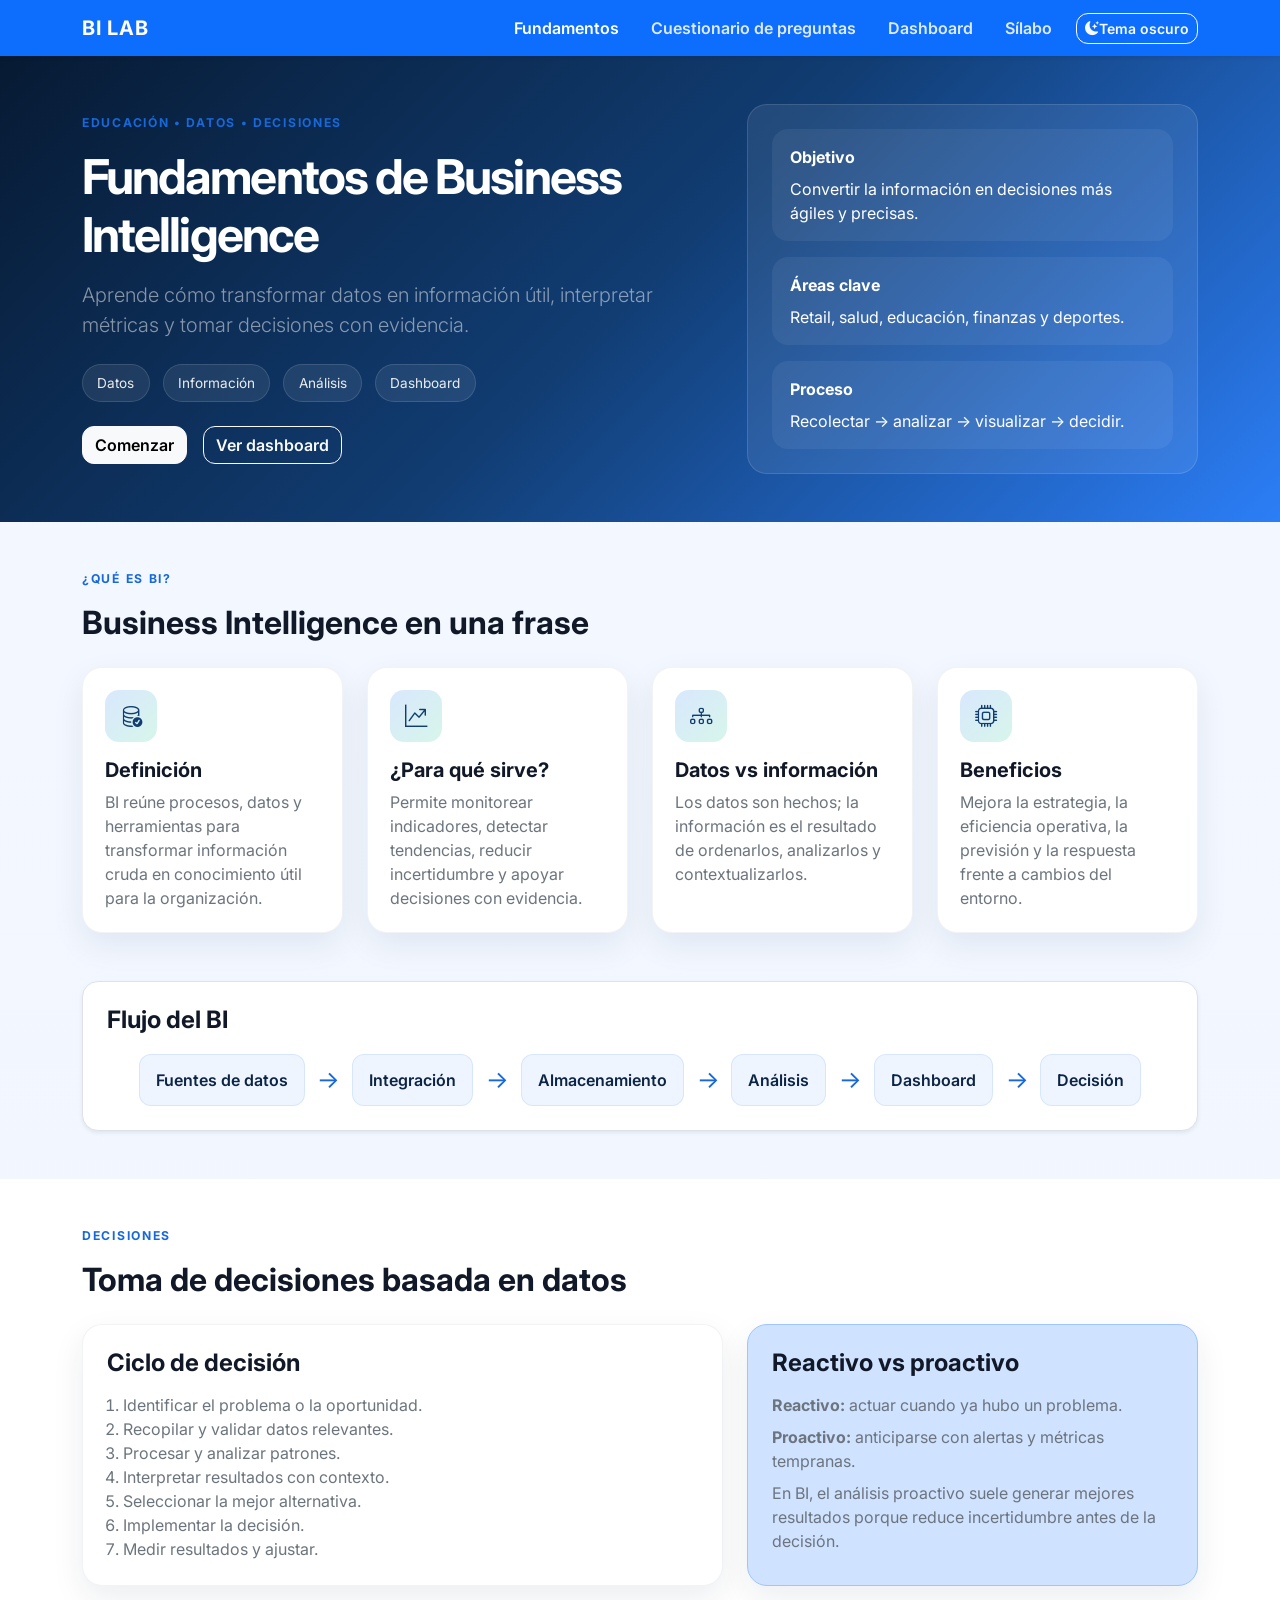
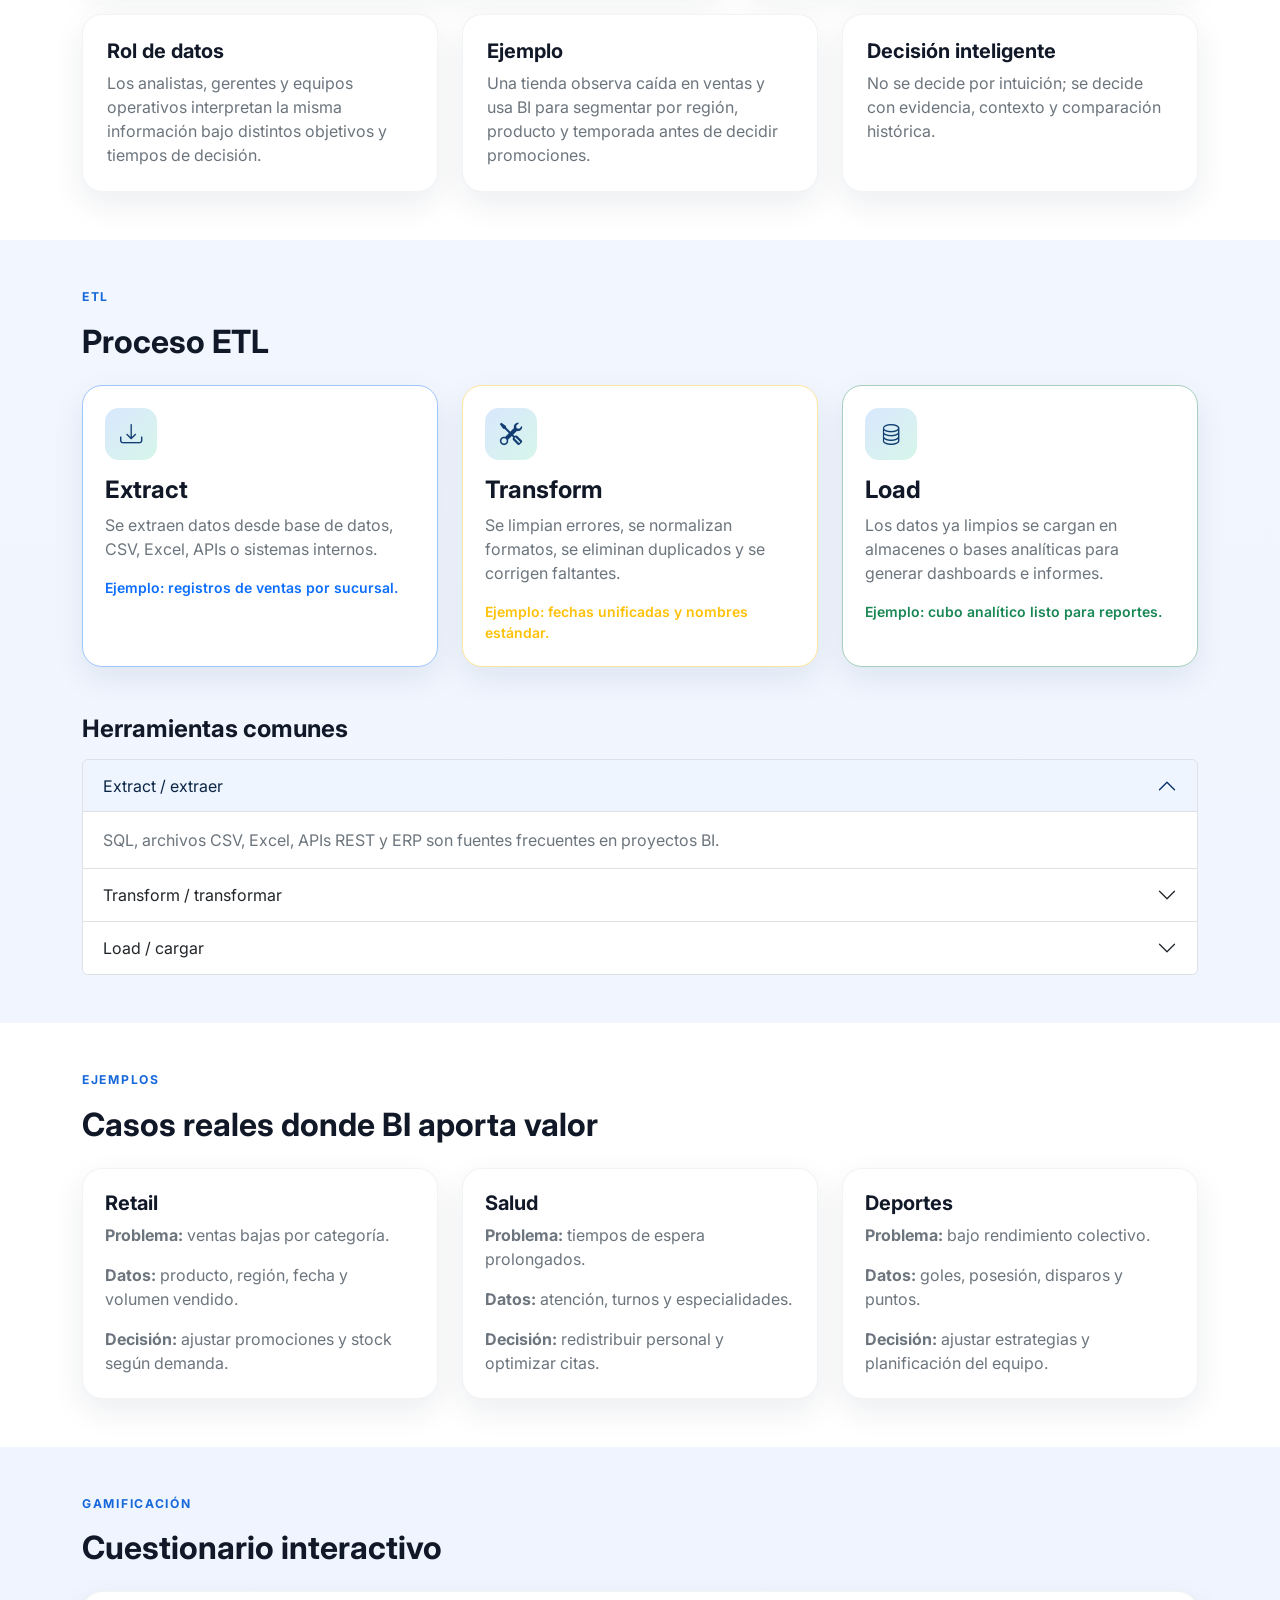
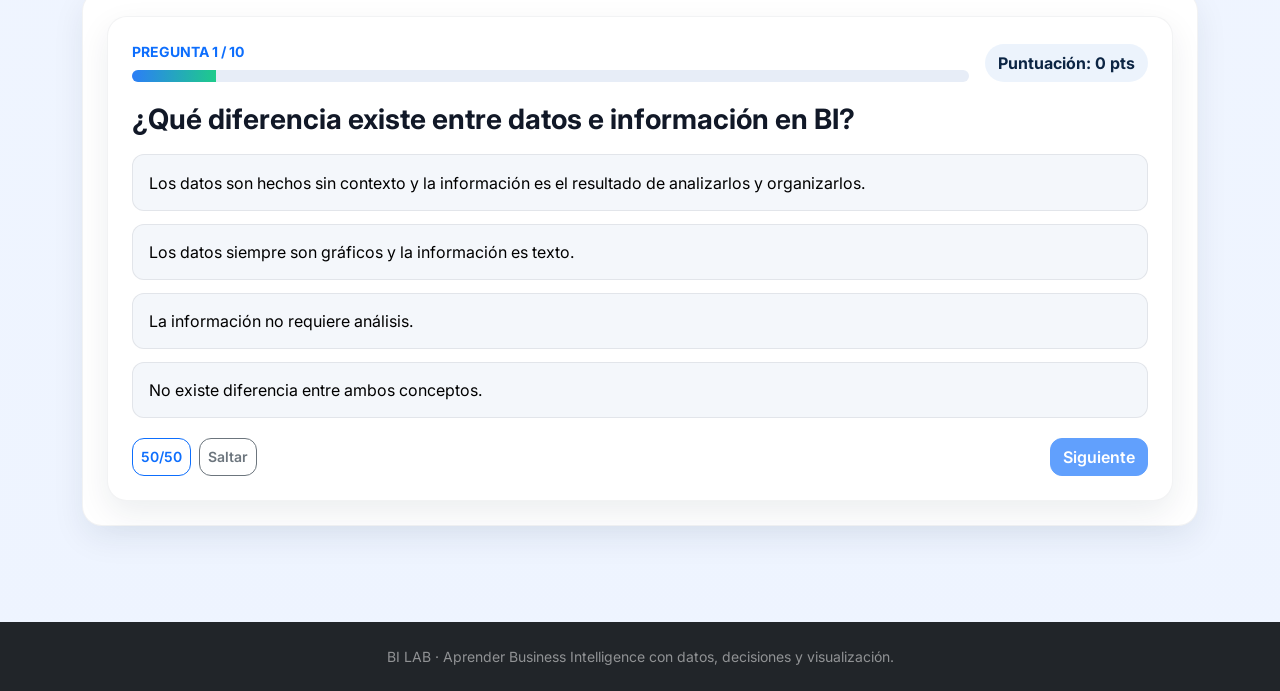
==== commit dbd693b4: "silavo" ====
--- a/index.html
+++ b/index.html
@@ -25,6 +25,7 @@
             <li class="nav-item"><a class="nav-link active" href="#bi-section">Fundamentos</a></li>
             <li class="nav-item"><a class="nav-link" href="#quiz-section">Cuestionario de preguntas</a></li>
             <li class="nav-item"><a class="nav-link" href="dashboard.html">Dashboard</a></li>
+            <li class="nav-item"><a class="nav-link" href="silabo.html">Sílabo</a></li>
             <li class="nav-item">
               <button id="themeToggle" class="btn btn-outline-light btn-sm" type="button" aria-label="Cambiar a tema oscuro">
                 <i class="bi bi-moon-stars-fill" aria-hidden="true"></i>
